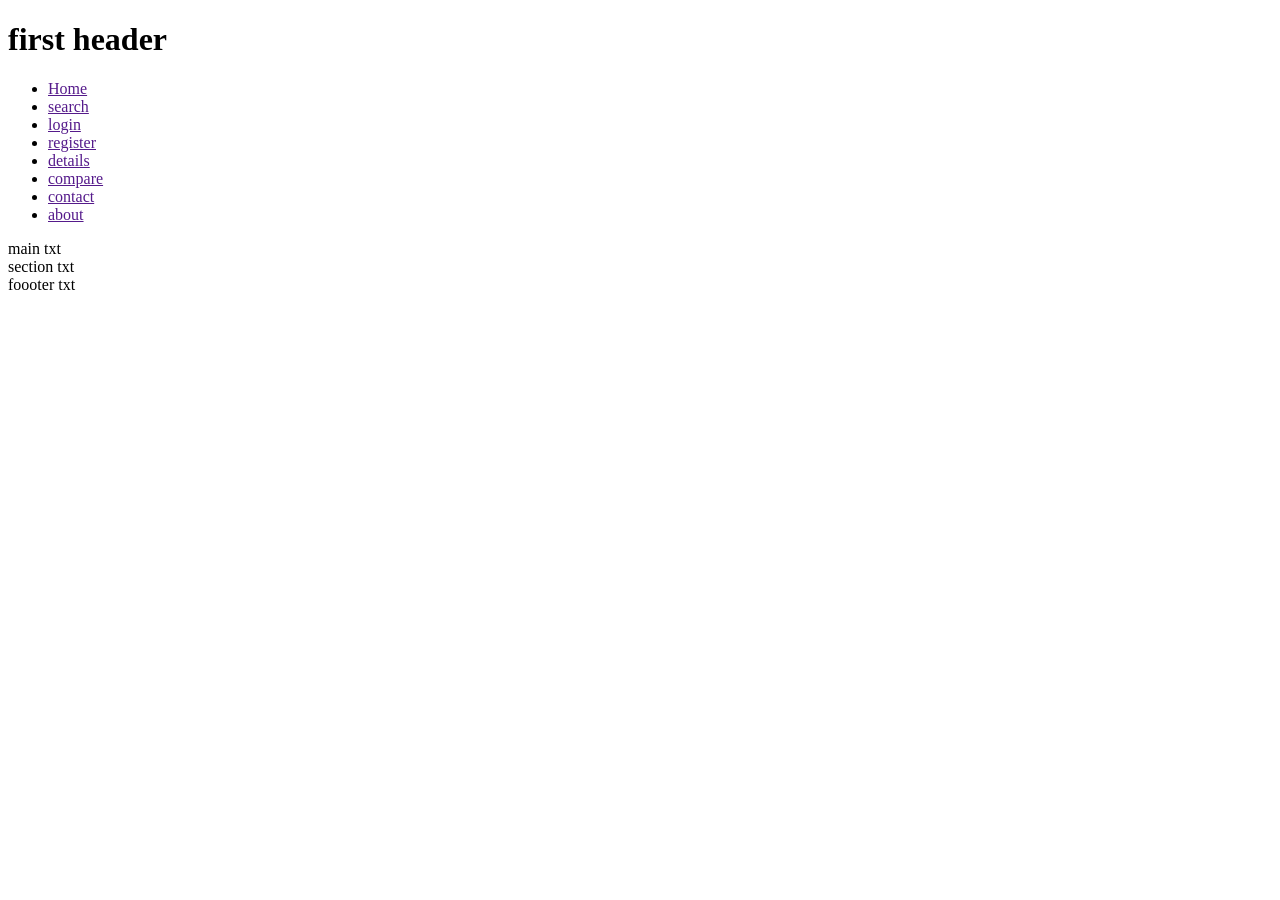
==== index.html @ 33452d5c "Add files via upload" ====
<!doctype html>
<html lang="en">
  <head>
    <meta charset="UTF-8" />
    <meta name="viewport" content="width=device-width, initial-scale=1.0" />
    <title>topic</title>
  </head>
  <body>
    <header>
      <h1>first header</h1>
    </header>
    <nav>
      <ul>
        <li><a href="">Home</a></li>
        <li><a href="">search</a></li>
        <li><a href="">login</a></li>
        <li><a href="">register</a></li>
        <li><a href="">details</a></li>
        <li><a href="">compare</a></li>
        <li><a href="">contact</a></li>
        <li><a href="">about</a></li>
      </ul>
    </nav>
    <main>main txt</main>
    <section>section txt</section>
    <footer>foooter txt</footer>
  </body>
</html>
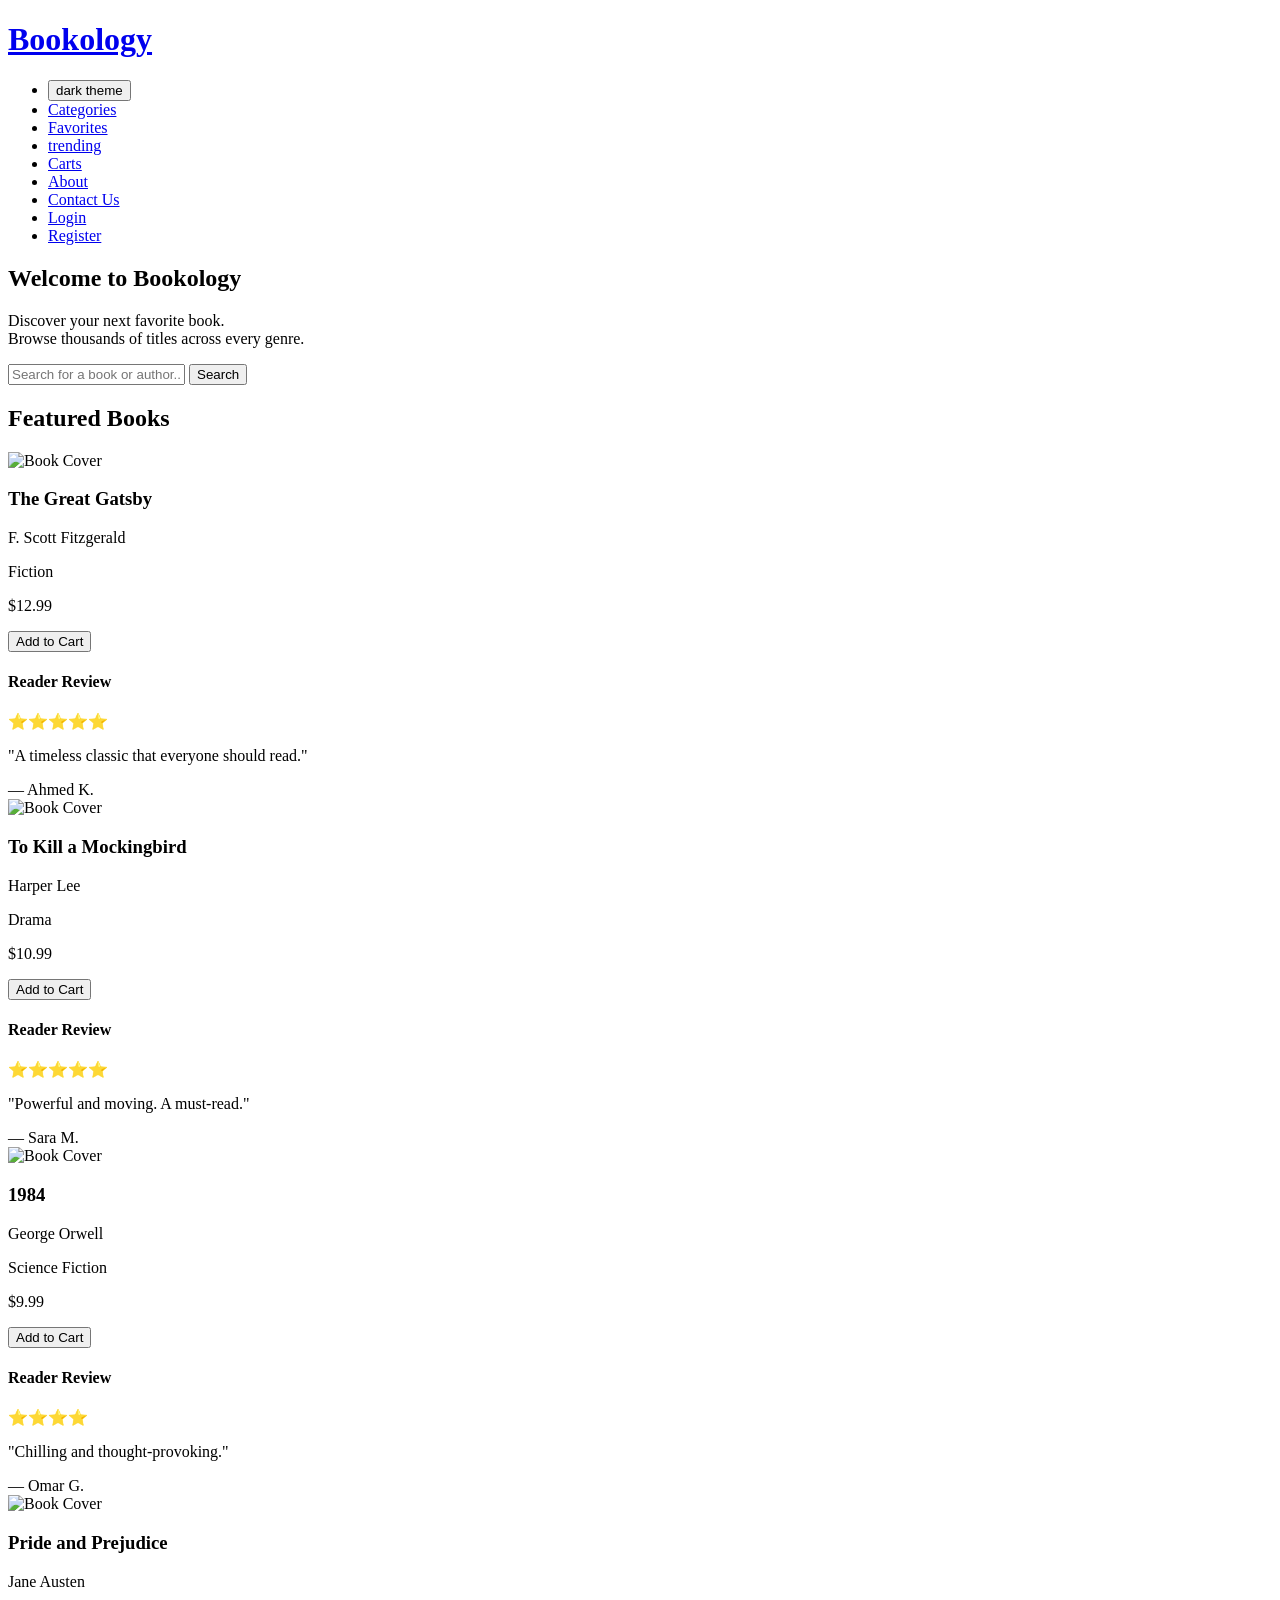
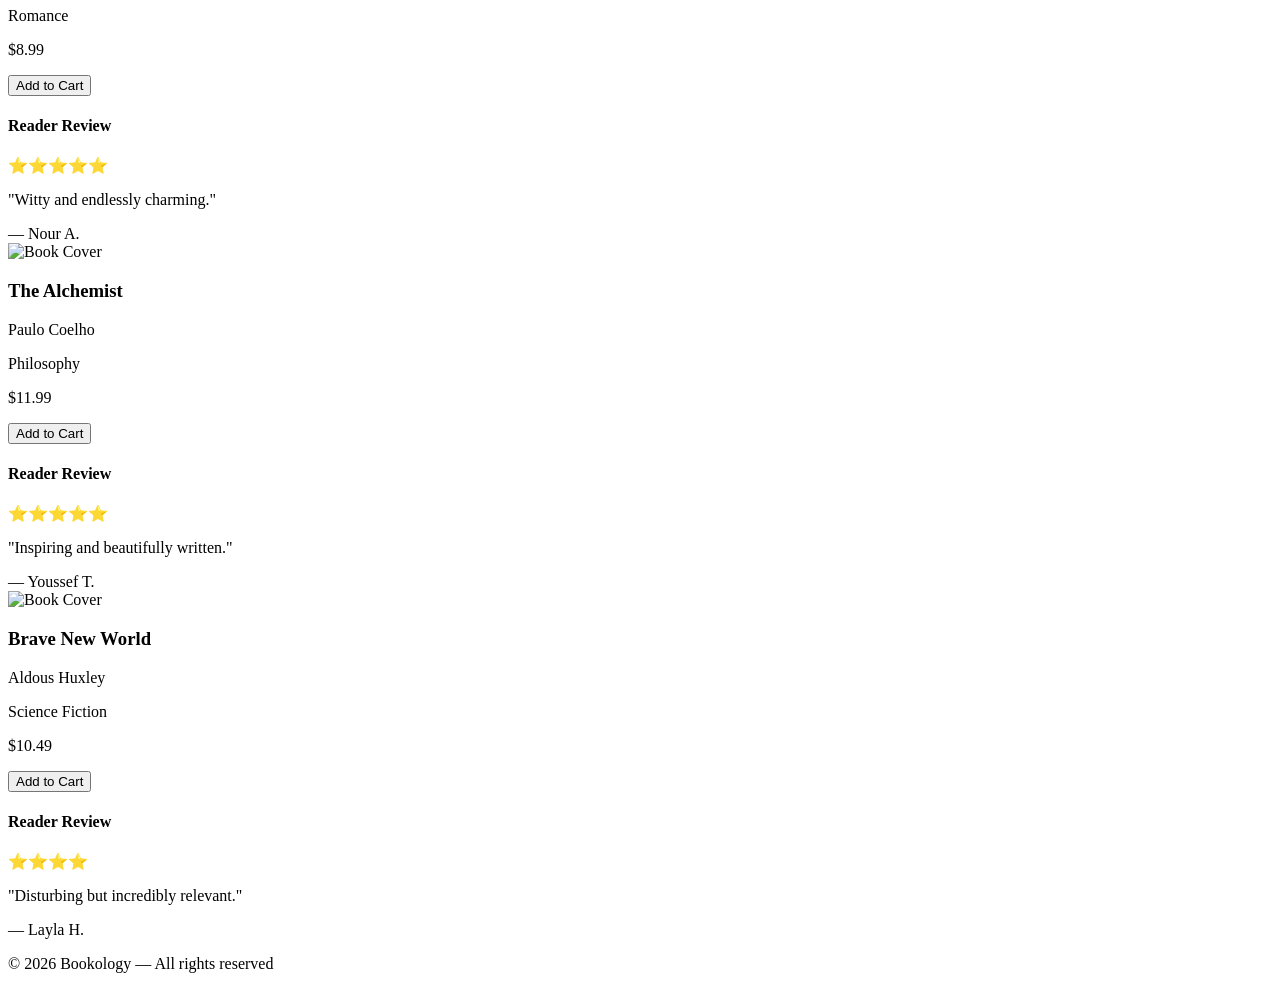
==== commit 0704f60b: "Add files via upload" ====
--- a/index.html
+++ b/index.html
@@ -1,28 +1,162 @@
 <!doctype html>
 <html lang="en">
-  <head>
+
+<head>
     <meta charset="UTF-8" />
     <meta name="viewport" content="width=device-width, initial-scale=1.0" />
-    <title>topic</title>
-  </head>
-  <body>
-    <header>
-      <h1>first header</h1>
-    </header>
-    <nav>
-      <ul>
-        <li><a href="">Home</a></li>
-        <li><a href="">search</a></li>
-        <li><a href="">login</a></li>
-        <li><a href="">register</a></li>
-        <li><a href="">details</a></li>
-        <li><a href="">compare</a></li>
-        <li><a href="">contact</a></li>
-        <li><a href="">about</a></li>
-      </ul>
-    </nav>
-    <main>main txt</main>
-    <section>section txt</section>
-    <footer>foooter txt</footer>
-  </body>
-</html>
+    <link rel="stylesheet" href="css/whitetheme.css" />
+    <title>BookStore</title>
+</head>
+
+<body>
+    <!-- ── HEADER & NAV ── -->
+    <div class="header">
+        <header>
+            <a href="index.html">
+                <h1>Bookology</h1>
+            </a>
+        </header>
+        <nav>
+            <ul>
+                <li><input class="themebutton" type="button" value="dark theme"></li>
+
+                <li><a href="categories.html">Categories</a></li>
+                <li><a href="favorites.html">Favorites</a></li>
+                <li><a href="trending.html">trending</a></li>
+                <li><a href="cart.html">Carts</a></li>
+                <li><a href="about.html">About</a></li>
+                <li><a href="contact.html">Contact Us</a></li>
+                <li><a href="login.html">Login</a></li>
+                <li><a href="register.html">Register</a></li>
+            </ul>
+        </nav>
+    </div>
+    <!-- ── HERO SECTION ── -->
+    <main>
+        <section class="hero">
+            <h2>Welcome to Bookology</h2>
+            <p>Discover your next favorite book. <br> Browse thousands of titles across every genre.</p>
+
+
+            <div class="searchbar">
+                <input type="text" id="searchInput" placeholder="Search for a book or author..." />
+                <button id="searchBtn">Search</button>
+            </div>
+        </section>
+
+
+
+        <!-- ── FEATURED BOOKS ── -->
+        <section class="books-section">
+            <h2>Featured Books</h2>
+            <div class="books-grid" id="booksContainer">
+                <!-- Book Card 1 -->
+                <div class="book-card">
+                    <img src="books/book1/The Great Gatsby.jpg" alt="Book Cover" />
+                    <h3>The Great Gatsby</h3>
+                    <p class="author">F. Scott Fitzgerald</p>
+                    <p class="genre">Fiction</p>
+                    <p class="price">$12.99</p>
+                    <button class="btn-add">Add to Cart</button>
+                    <div class="review">
+                        <h4>Reader Review</h4>
+                        <p>⭐⭐⭐⭐⭐</p>
+                        <p>"A timeless classic that everyone should read."</p>
+                        <span>— Ahmed K.</span>
+                    </div>
+                </div>
+
+                <!-- Book Card 2 -->
+                <div class="book-card">
+                    <img src="books/book2/To Kill a Mockingbird.jpg" alt="Book Cover" />
+                    <h3>To Kill a Mockingbird</h3>
+                    <p class="author">Harper Lee</p>
+                    <p class="genre">Drama</p>
+                    <p class="price">$10.99</p>
+                    <button class="btn-add">Add to Cart</button>
+                    <div class="review">
+                        <h4>Reader Review</h4>
+                        <p>⭐⭐⭐⭐⭐</p>
+                        <p>"Powerful and moving. A must-read."</p>
+                        <span>— Sara M.</span>
+                    </div>
+                </div>
+
+                <!-- Book Card 3 -->
+                <div class="book-card">
+                    <img src="books/book3/1984.jpg" alt="Book Cover" />
+                    <h3>1984</h3>
+                    <p class="author">George Orwell</p>
+                    <p class="genre">Science Fiction</p>
+                    <p class="price">$9.99</p>
+                    <button class="btn-add">Add to Cart</button>
+                    <div class="review">
+                        <h4>Reader Review</h4>
+                        <p>⭐⭐⭐⭐</p>
+                        <p>"Chilling and thought-provoking."</p>
+                        <span>— Omar G.</span>
+                    </div>
+                </div>
+
+                <!-- Book Card 4 -->
+                <div class="book-card">
+                    <img src="books/book4/Pride and Prejudice.jpg" alt="Book Cover" />
+                    <h3>Pride and Prejudice</h3>
+                    <p class="author">Jane Austen</p>
+                    <p class="genre">Romance</p>
+                    <p class="price">$8.99</p>
+                    <button class="btn-add">Add to Cart</button>
+                    <div class="review">
+                        <h4>Reader Review</h4>
+                        <p>⭐⭐⭐⭐⭐</p>
+                        <p>"Witty and endlessly charming."</p>
+                        <span>— Nour A.</span>
+                    </div>
+                </div>
+
+                <!-- Book Card 5 -->
+                <div class="book-card">
+                    <img src="books/book5/The Alchemist.jpg" alt="Book Cover" />
+                    <h3>The Alchemist</h3>
+                    <p class="author">Paulo Coelho</p>
+                    <p class="genre">Philosophy</p>
+                    <p class="price">$11.99</p>
+                    <button class="btn-add">Add to Cart</button>
+                    <div class="review">
+                        <h4>Reader Review</h4>
+                        <p>⭐⭐⭐⭐⭐</p>
+                        <p>"Inspiring and beautifully written."</p>
+                        <span>— Youssef T.</span>
+                    </div>
+                </div>
+
+                <!-- Book Card 6 -->
+                <div class="book-card">
+                    <img src="books/book6/Brave New World.jpg" alt="Book Cover" />
+                    <h3>Brave New World</h3>
+                    <p class="author">Aldous Huxley</p>
+                    <p class="genre">Science Fiction</p>
+                    <p class="price">$10.49</p>
+                    <button class="btn-add">Add to Cart</button>
+                    <div class="review">
+                        <h4>Reader Review</h4>
+                        <p>⭐⭐⭐⭐</p>
+                        <p>"Disturbing but incredibly relevant."</p>
+                        <span>— Layla H.</span>
+                    </div>
+                </div>
+
+            </div><!-- end books-grid -->
+        </section>
+
+    </main>
+
+    <!-- ── FOOTER ── -->
+    <div class="footer">
+        <footer>
+            <p>© 2026 Bookology — All rights reserved</p>
+        </footer>
+    </div>
+</body>
+
+</html>
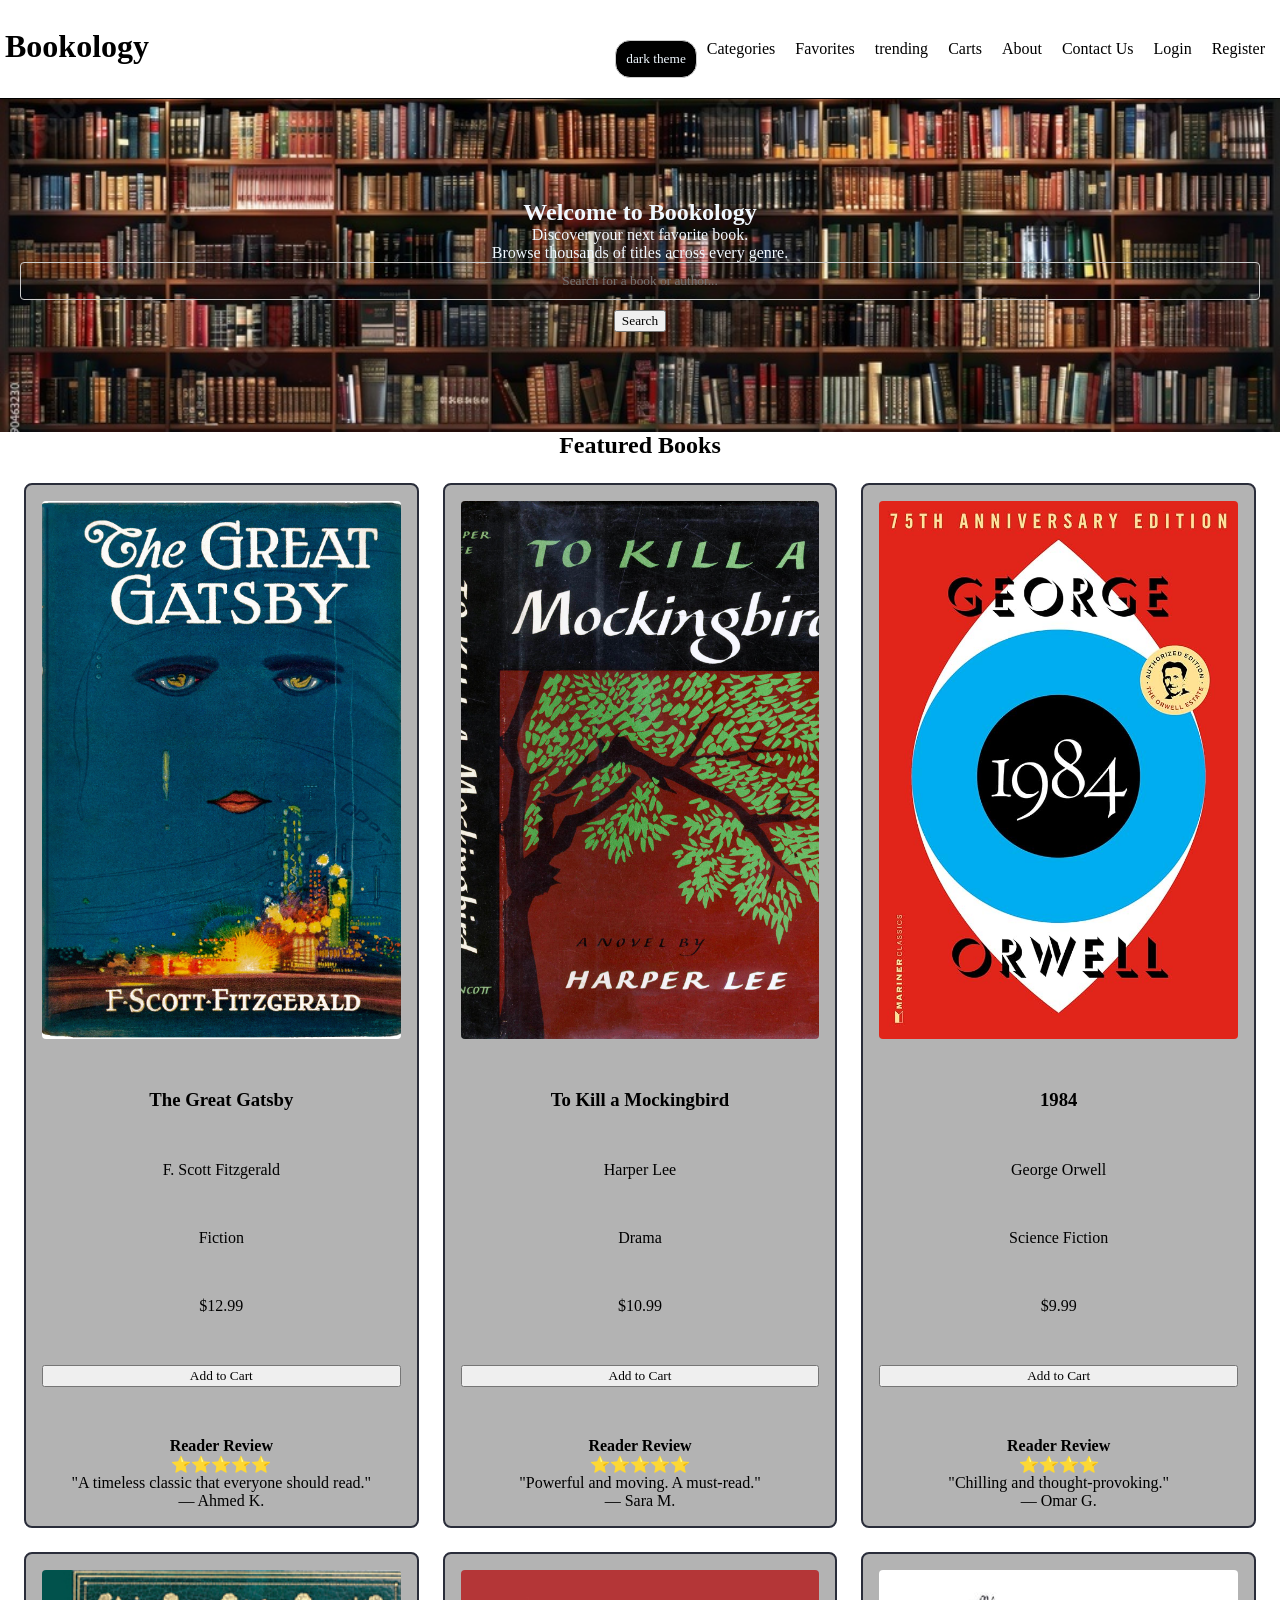
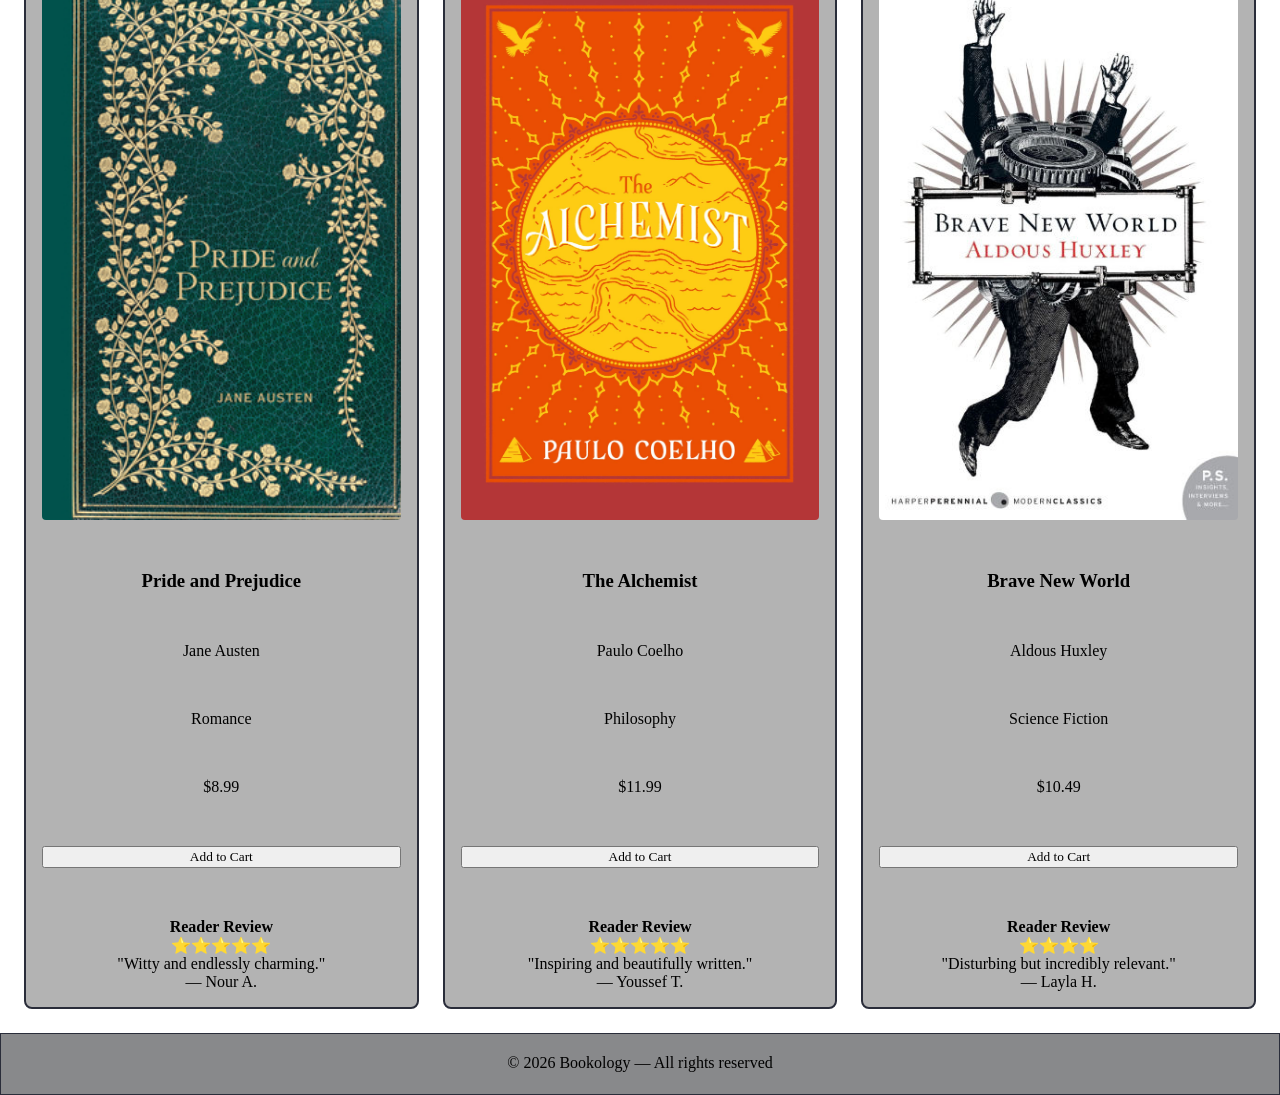
==== commit 07007531: "Add files via upload" ====
--- a/index.html
+++ b/index.html
@@ -19,7 +19,6 @@
         <nav>
             <ul>
                 <li><input class="themebutton" type="button" value="dark theme"></li>
-
                 <li><a href="categories.html">Categories</a></li>
                 <li><a href="favorites.html">Favorites</a></li>
                 <li><a href="trending.html">trending</a></li>
@@ -156,6 +155,7 @@
         <footer>
             <p>© 2026 Bookology — All rights reserved</p>
         </footer>
+        <script src="script.js"></script>
     </div>
 </body>
 
--- a/css/whitetheme.css
+++ b/css/whitetheme.css
@@ -0,0 +1,272 @@
+* {
+  font-family: cursive;
+  margin: 0px;
+  text-align: center;
+}
+* a {
+  text-decoration: none;
+  color: rgb(0, 0, 0);
+}
+.header {
+  color: rgb(0, 13, 24);
+  background-color: rgb(255, 255, 255);
+  padding: 10px 5px 10px 5px;
+  position: sticky;
+  top: 0;
+  z-index: 1000;
+  display: flex;
+  justify-content: space-between;
+  border-bottom: 1px double black;
+}
+.header ul {
+  display: flex;
+  list-style-type: none;
+  padding-top: 30px;
+}
+.header a {
+  padding: 10px;
+}
+.header a:hover {
+  color: red;
+}
+.hero {
+  background-image: url("../img/hero-bg.jpg");
+  background-size: cover;
+  padding: 100px 20px;
+  text-align: center;
+  color: aliceblue;
+}
+.themebutton {
+  background-color: black;
+  color: aliceblue;
+  border-radius: 15px;
+    
+}
+.books-grid {
+  display: grid;
+  grid-template-columns: repeat(3, 1fr);
+
+  gap: 24px;
+  padding: 24px;
+}
+.book-card {
+  background-color: #b3b3b3;
+  border-radius: 8px;
+  padding: 16px;
+  border: 2px solid #2a2d3a;
+  display: flex;
+  flex-direction: column;
+  gap: 50px;
+}
+.book-card img {
+  width: 100%;
+  height: 100%;
+  object-fit: cover;
+  border-radius: 4px;
+}
+.contact {
+  display: flex;
+  justify-content: center;
+}
+.contactform {
+  height: 780px;
+  width: 600px;
+  background-color: #2a2d3a;
+  padding: 15px;
+  border-radius: 20px;
+}
+.contactdetails {
+  height: 750px;
+  width: 600px;
+  background-color: #6671a1;
+  padding: 15px;
+  border-radius: 20px;
+  border-style: double;
+  border-width: 15px;
+}
+.form {
+  align-items: center;
+}
+.form input {
+  border-radius: 15px;
+  margin: 10px;
+  height: 60px;
+  width: 60%;
+}
+textarea {
+  height: 400px;
+  width: 600px;
+  border-radius: 15px;
+}
+
+
+
+
+
+
+.bookstore-wrap {
+  display: flex;
+  height: 100vh;
+  overflow: hidden;
+
+}
+.main {
+  flex: 1;
+  padding: 0 32px 40px;
+  scrollbar-width: thin;
+  scrollbar-color: #2a2520 transparent;
+}
+.page-title {
+  font-family: 'Playfair Display', serif;
+  font-size: 52px;
+  font-weight: 700;
+  color: #5090b8;
+  margin-bottom: 32px;
+  line-height: 1.1;
+}
+.section-label {
+  font-size: 15px;
+  font-weight: 600;
+  color: #0d66ff;
+  margin-bottom: 14px;
+}
+
+.categories-grid {
+  display: grid;
+  grid-template-columns: repeat(4, 1fr);
+  gap: 10px;
+  margin-bottom: 10px;
+}
+.fiction-grid {
+  margin-bottom: 28px;
+}
+
+.cat-card {
+  border-radius: 10px;
+  padding: 18px 16px;
+  height: 100px;
+  display: flex;
+  align-items: flex-end;
+  cursor: pointer;
+  position: relative;
+}
+
+.cover-art {
+  position: absolute;
+  right: -6px;
+  bottom: -8px;
+  width: 72px;
+  height: 72px;
+  display: flex;
+  align-items: center;
+  justify-content: center;
+  font-size: 30px;
+}
+
+.cat-name {
+  font-weight: 600;
+  font-size: 15px;
+  line-height: 1.2;
+  position: relative;
+  color: #ffffff;
+}
+
+.c1  { background: #7b3a8c; }  
+.c2  { background: #8b4513; }  
+.c3  { background: #1a6b3a; }  
+.c4  { background: #2952a3; }  
+.c5  { background: #b5451b; }  
+.c6  { background: #5c4a8a; }  
+.c7  { background: #1a7a7a; }  
+.c8  { background: #8a6200; }  
+.c9  { background: #6b2737; }  
+.c10 { background: #2e6b4f; }   
+.c11 { background: #3d5a8a; }   
+.c12 { background: #7a4a1a; }   
+.c13 { background: #8a3060; }   
+.c14 { background: #9a4e1a; }  
+.c15 { background: #2e7a5a; }   /* Health & Wellness — sage */
+.c16 { background: #1e5a8a; }   /* Travel — ocean blue */
+
+
+
+
+
+
+
+
+
+
+
+#themeBtn {
+    margin-bottom: 20px;
+    padding: 10px 20px;
+    cursor: pointer;
+    border: 1px solid var(--text);
+    background: transparent;
+    color: var(--text);
+    border-radius: 5px;
+    
+}
+
+.cart-container {
+    background: var(--card-bg);
+    padding: 30px;
+    border-radius: 8px;
+    width: 320px;
+    box-shadow: 0 10px 25px rgba(0,0,0,0.1);
+    margin-left: 40%;
+
+
+}
+
+.items-list h3 { margin-top: 0; border-bottom: 2px solid var(--accent); padding-bottom: 5px; }
+
+.book { display: flex; justify-content: space-between; margin: 10px 0; font-size: 14px; }
+
+.total { text-align: right; font-weight: bold; margin-top: 10px; color: var(--accent); }
+
+hr { margin: 20px 0; border: 0; border-top: 1px solid #ddd; }
+
+input {
+    width: 100%;
+    padding: 10px;
+    margin-bottom: 10px;
+    border: 1px solid #ccc;
+    background: var(--input-bg);
+    color: var(--text);
+    border-radius: 4px;
+    box-sizing: border-box;
+}
+
+.row { display: flex; gap: 10px; }
+
+.pay-btn {
+    width: 100%;
+    padding: 12px;
+    background: var(--accent);
+    color: white;
+    border: none;
+    border-radius: 4px;
+    cursor: pointer;
+    font-weight: bold;
+    font-size: 16px;
+}
+
+
+
+
+
+
+
+
+
+.footer {
+  background-color: #88898b;
+  height: 20px;
+  padding: 20px;
+  border: #2a2d3a;
+  border: 1px solid #2a2d3a;
+  position: relative;
+  bottom: 0px;
+}
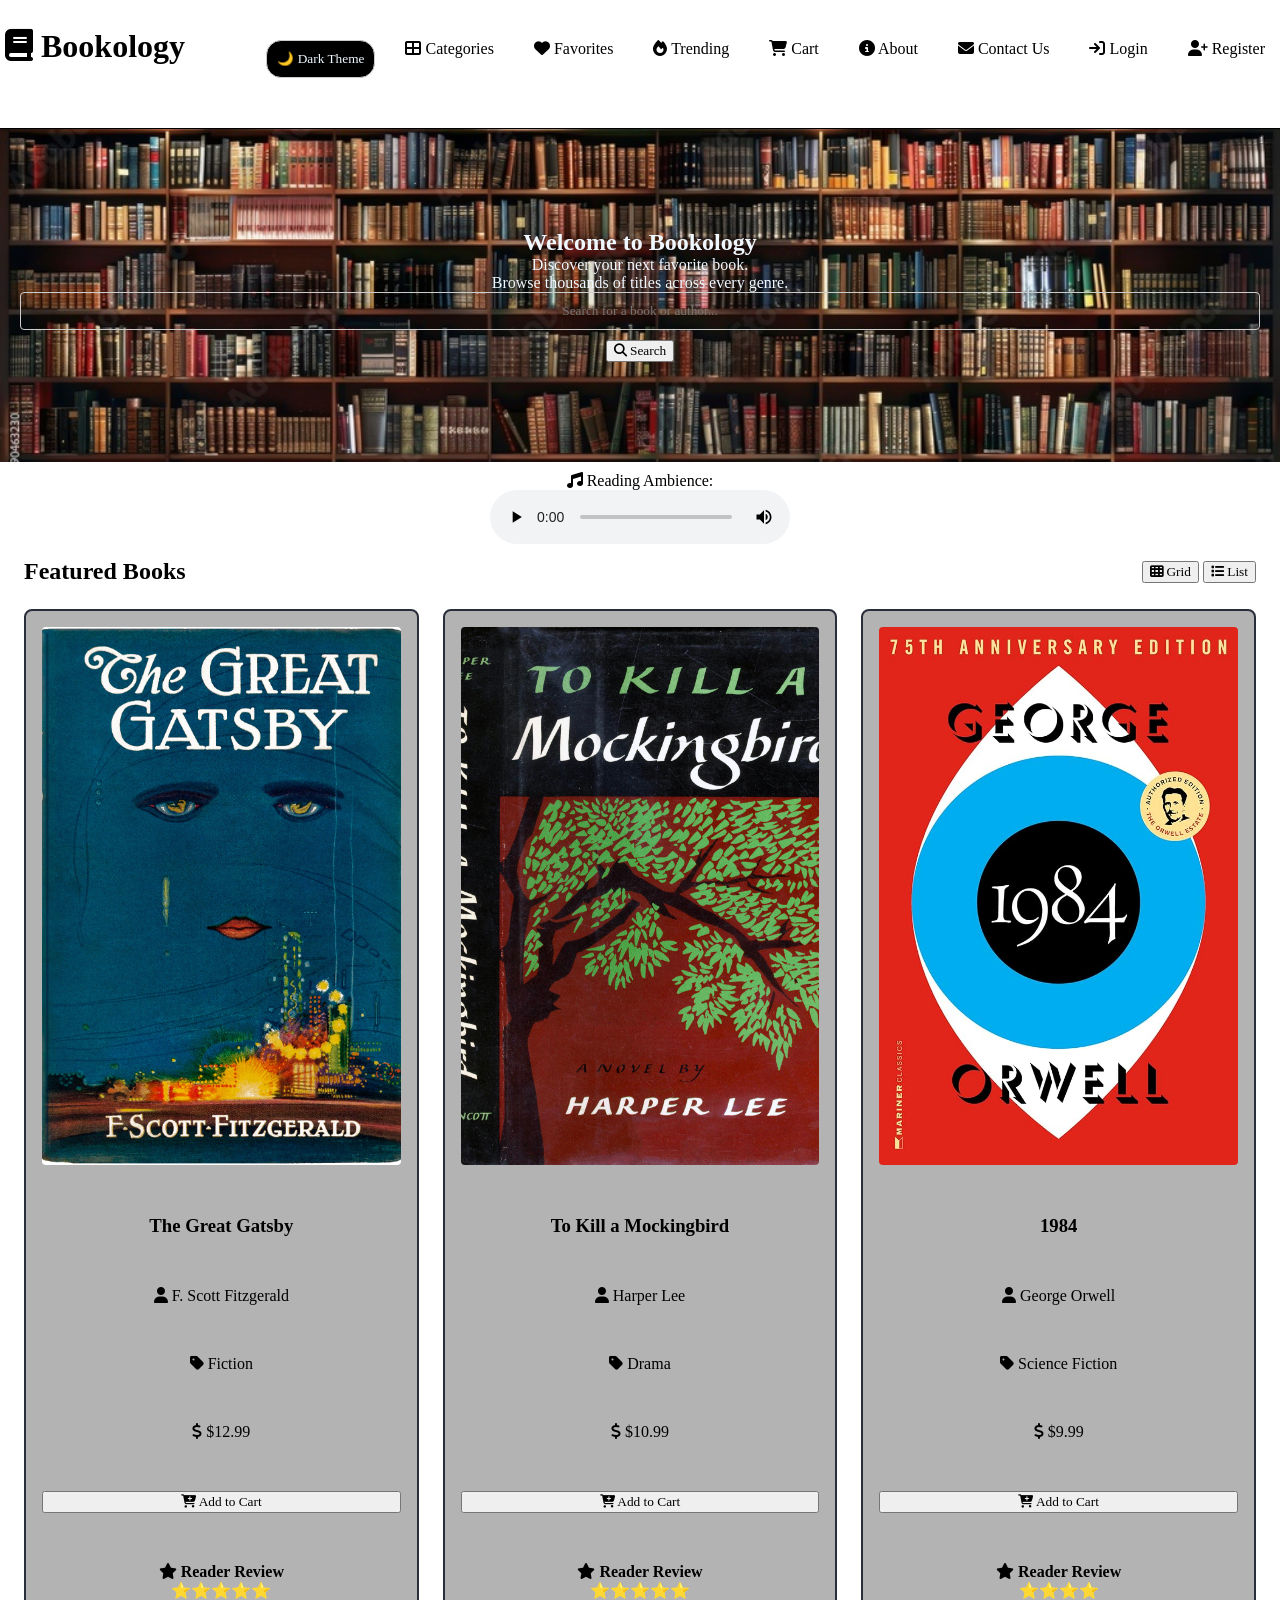
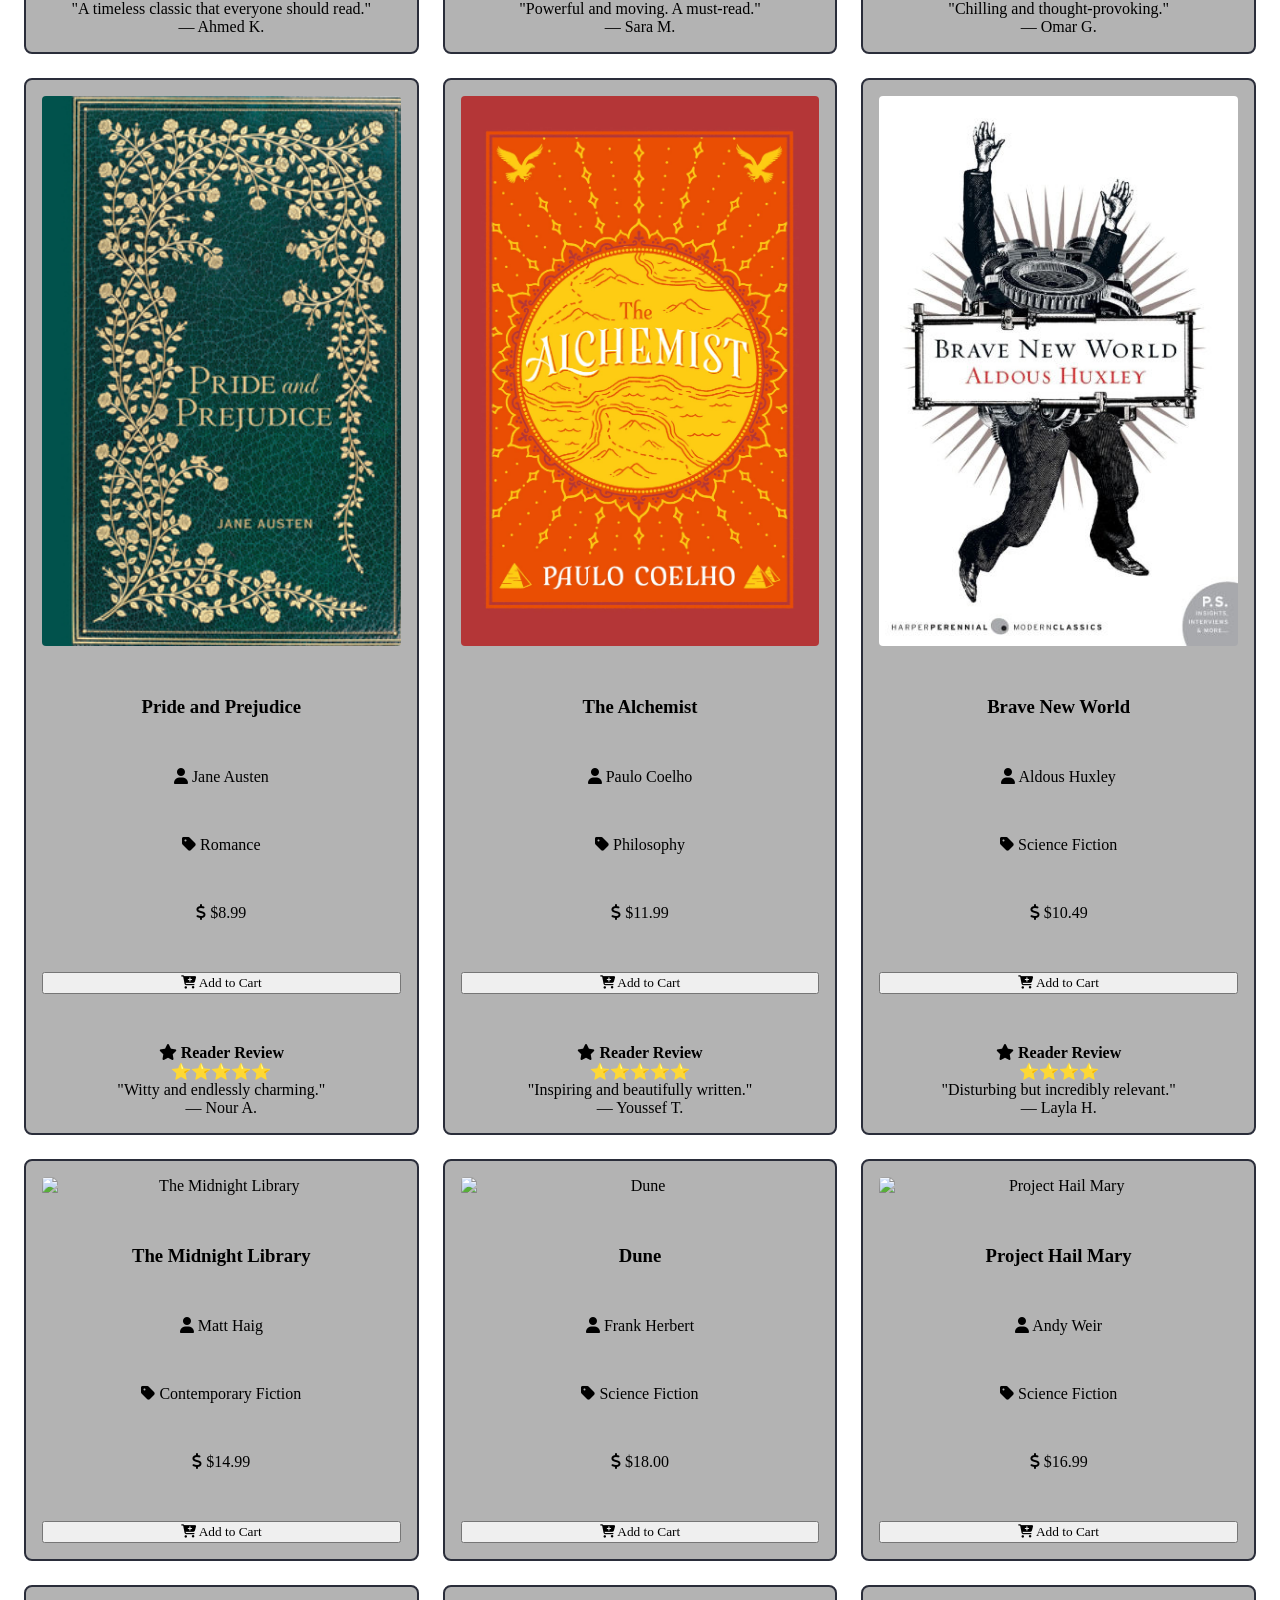
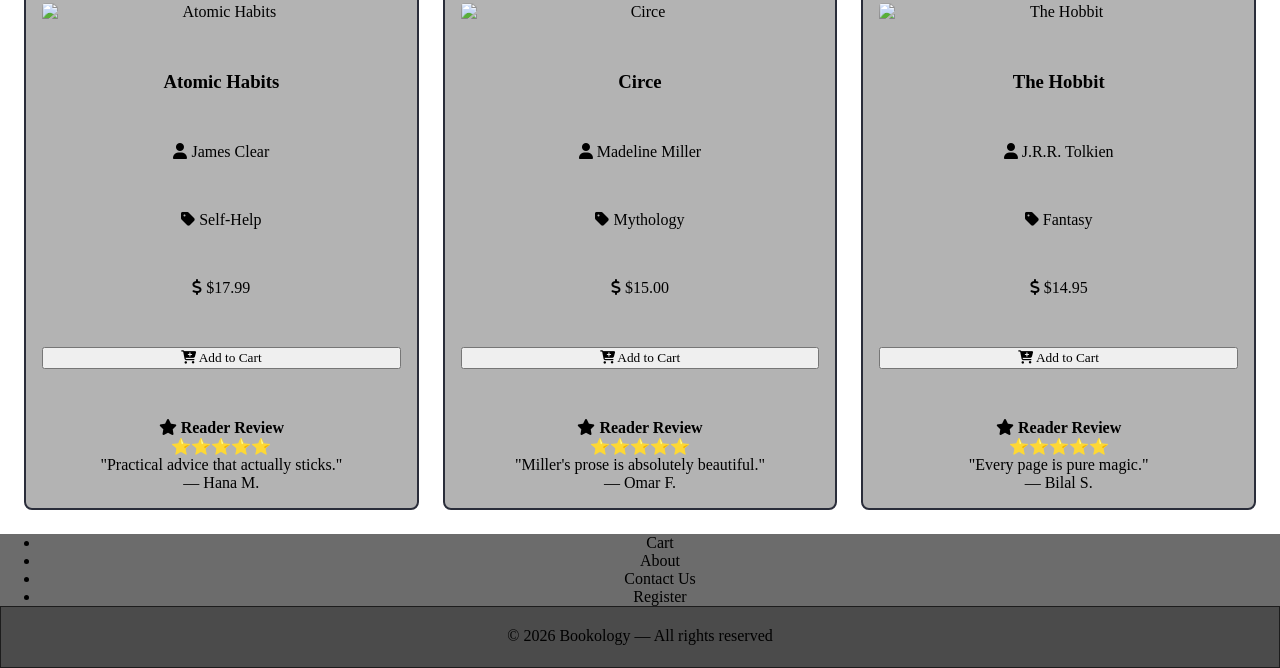
==== commit 6014b329: "Add files via upload" ====
--- a/index.html
+++ b/index.html
@@ -1,162 +1,249 @@
-<!doctype html>
-<html lang="en">
-
-<head>
-    <meta charset="UTF-8" />
-    <meta name="viewport" content="width=device-width, initial-scale=1.0" />
-    <link rel="stylesheet" href="css/whitetheme.css" />
-    <title>BookStore</title>
-</head>
-
-<body>
-    <!-- ── HEADER & NAV ── -->
-    <div class="header">
-        <header>
-            <a href="index.html">
-                <h1>Bookology</h1>
-            </a>
-        </header>
-        <nav>
-            <ul>
-                <li><input class="themebutton" type="button" value="dark theme"></li>
-                <li><a href="categories.html">Categories</a></li>
-                <li><a href="favorites.html">Favorites</a></li>
-                <li><a href="trending.html">trending</a></li>
-                <li><a href="cart.html">Carts</a></li>
-                <li><a href="about.html">About</a></li>
-                <li><a href="contact.html">Contact Us</a></li>
-                <li><a href="login.html">Login</a></li>
-                <li><a href="register.html">Register</a></li>
-            </ul>
-        </nav>
-    </div>
-    <!-- ── HERO SECTION ── -->
-    <main>
-        <section class="hero">
-            <h2>Welcome to Bookology</h2>
-            <p>Discover your next favorite book. <br> Browse thousands of titles across every genre.</p>
-
-
-            <div class="searchbar">
-                <input type="text" id="searchInput" placeholder="Search for a book or author..." />
-                <button id="searchBtn">Search</button>
-            </div>
-        </section>
-
-
-
-        <!-- ── FEATURED BOOKS ── -->
-        <section class="books-section">
-            <h2>Featured Books</h2>
-            <div class="books-grid" id="booksContainer">
-                <!-- Book Card 1 -->
-                <div class="book-card">
-                    <img src="books/book1/The Great Gatsby.jpg" alt="Book Cover" />
-                    <h3>The Great Gatsby</h3>
-                    <p class="author">F. Scott Fitzgerald</p>
-                    <p class="genre">Fiction</p>
-                    <p class="price">$12.99</p>
-                    <button class="btn-add">Add to Cart</button>
-                    <div class="review">
-                        <h4>Reader Review</h4>
-                        <p>⭐⭐⭐⭐⭐</p>
-                        <p>"A timeless classic that everyone should read."</p>
-                        <span>— Ahmed K.</span>
-                    </div>
-                </div>
-
-                <!-- Book Card 2 -->
-                <div class="book-card">
-                    <img src="books/book2/To Kill a Mockingbird.jpg" alt="Book Cover" />
-                    <h3>To Kill a Mockingbird</h3>
-                    <p class="author">Harper Lee</p>
-                    <p class="genre">Drama</p>
-                    <p class="price">$10.99</p>
-                    <button class="btn-add">Add to Cart</button>
-                    <div class="review">
-                        <h4>Reader Review</h4>
-                        <p>⭐⭐⭐⭐⭐</p>
-                        <p>"Powerful and moving. A must-read."</p>
-                        <span>— Sara M.</span>
-                    </div>
-                </div>
-
-                <!-- Book Card 3 -->
-                <div class="book-card">
-                    <img src="books/book3/1984.jpg" alt="Book Cover" />
-                    <h3>1984</h3>
-                    <p class="author">George Orwell</p>
-                    <p class="genre">Science Fiction</p>
-                    <p class="price">$9.99</p>
-                    <button class="btn-add">Add to Cart</button>
-                    <div class="review">
-                        <h4>Reader Review</h4>
-                        <p>⭐⭐⭐⭐</p>
-                        <p>"Chilling and thought-provoking."</p>
-                        <span>— Omar G.</span>
-                    </div>
-                </div>
-
-                <!-- Book Card 4 -->
-                <div class="book-card">
-                    <img src="books/book4/Pride and Prejudice.jpg" alt="Book Cover" />
-                    <h3>Pride and Prejudice</h3>
-                    <p class="author">Jane Austen</p>
-                    <p class="genre">Romance</p>
-                    <p class="price">$8.99</p>
-                    <button class="btn-add">Add to Cart</button>
-                    <div class="review">
-                        <h4>Reader Review</h4>
-                        <p>⭐⭐⭐⭐⭐</p>
-                        <p>"Witty and endlessly charming."</p>
-                        <span>— Nour A.</span>
-                    </div>
-                </div>
-
-                <!-- Book Card 5 -->
-                <div class="book-card">
-                    <img src="books/book5/The Alchemist.jpg" alt="Book Cover" />
-                    <h3>The Alchemist</h3>
-                    <p class="author">Paulo Coelho</p>
-                    <p class="genre">Philosophy</p>
-                    <p class="price">$11.99</p>
-                    <button class="btn-add">Add to Cart</button>
-                    <div class="review">
-                        <h4>Reader Review</h4>
-                        <p>⭐⭐⭐⭐⭐</p>
-                        <p>"Inspiring and beautifully written."</p>
-                        <span>— Youssef T.</span>
-                    </div>
-                </div>
-
-                <!-- Book Card 6 -->
-                <div class="book-card">
-                    <img src="books/book6/Brave New World.jpg" alt="Book Cover" />
-                    <h3>Brave New World</h3>
-                    <p class="author">Aldous Huxley</p>
-                    <p class="genre">Science Fiction</p>
-                    <p class="price">$10.49</p>
-                    <button class="btn-add">Add to Cart</button>
-                    <div class="review">
-                        <h4>Reader Review</h4>
-                        <p>⭐⭐⭐⭐</p>
-                        <p>"Disturbing but incredibly relevant."</p>
-                        <span>— Layla H.</span>
-                    </div>
-                </div>
-
-            </div><!-- end books-grid -->
-        </section>
-
-    </main>
-
-    <!-- ── FOOTER ── -->
-    <div class="footer">
-        <footer>
-            <p>© 2026 Bookology — All rights reserved</p>
-        </footer>
-        <script src="script.js"></script>
-    </div>
-</body>
-
-</html>+<!doctype html>
+<html lang="en">
+<head>
+    <meta charset="UTF-8" />
+    <meta name="viewport" content="width=device-width, initial-scale=1.0" />
+    <link rel="stylesheet" href="css/whitetheme.css" />
+    <!-- Font Awesome for icons -->
+    <link rel="stylesheet" href="https://cdnjs.cloudflare.com/ajax/libs/font-awesome/6.5.0/css/all.min.css" />
+    <title>Bookology</title>
+</head>
+<body>
+    <!-- HEADER & NAV -->
+    <div class="header">
+        <header>
+            <a href="index.html"><h1><i class="fa fa-book"></i> Bookology</h1></a>
+        </header>
+        <nav>
+            <ul>
+                <li><input class="themebutton" type="button" value="🌙 Dark Theme"></li>
+                <li><a href="categories.html"><i class="fa fa-th-large"></i> Categories</a></li>
+                <li><a href="favorites.html"><i class="fa fa-heart"></i> Favorites</a></li>
+                <li><a href="trending.html"><i class="fa fa-fire"></i> Trending</a></li>
+                <li><a href="cart.html"><i class="fa fa-shopping-cart"></i> Cart</a></li>
+                <li><a href="about.html"><i class="fa fa-info-circle"></i> About</a></li>
+                <li><a href="contact.html"><i class="fa fa-envelope"></i> Contact Us</a></li>
+                <li><a href="login.html"><i class="fa fa-sign-in"></i> Login</a></li>
+                <li><a href="register.html"><i class="fa fa-user-plus"></i> Register</a></li>
+            </ul>
+        </nav>
+    </div>
+
+    <!-- HERO SECTION -->
+    <main>
+        <section class="hero">
+            <h2>Welcome to Bookology</h2>
+            <p>Discover your next favorite book. <br> Browse thousands of titles across every genre.</p>
+            <div class="searchbar">
+                <input type="text" id="searchInput" placeholder="Search for a book or author..." />
+                <button id="searchBtn"><i class="fa fa-search"></i> Search</button>
+            </div>
+        </section>
+
+        <!-- AUDIO PLAYER - required feature -->
+        <section style="text-align:center; padding: 10px;">
+            <p><i class="fa fa-music"></i> Reading Ambience:</p>
+            <audio controls>
+                <source src="audio/ambience.mp3" type="audio/mpeg">
+                Your browser does not support the audio element.
+            </audio>
+        </section>
+
+        <!-- VIEW TOGGLE - List/Grid required feature -->
+        <section class="books-section">
+            <div style="display:flex; justify-content:space-between; align-items:center; padding: 0 24px;">
+                <h2>Featured Books</h2>
+                <div>
+                    <button id="gridViewBtn" title="Grid View"><i class="fa fa-th"></i> Grid</button>
+                    <button id="listViewBtn" title="List View"><i class="fa fa-list"></i> List</button>
+                </div>
+            </div>
+
+            <div class="books-grid" id="booksContainer">
+                <!-- Book Card 1 -->
+                <div class="book-card">
+                    <img src="books/book1/The-Great-Gatsby.jpg" alt="The Great Gatsby" />
+                    <h3>The Great Gatsby</h3>
+                    <p class="author"><i class="fa fa-user"></i> F. Scott Fitzgerald</p>
+                    <p class="genre"><i class="fa fa-tag"></i> Fiction</p>
+                    <p class="price"><i class="fa fa-dollar-sign"></i> $12.99</p>
+                    <button class="btn-add"><i class="fa fa-cart-plus"></i> Add to Cart</button>
+                    <div class="review">
+                        <h4><i class="fa fa-star"></i> Reader Review</h4>
+                        <p>⭐⭐⭐⭐⭐</p>
+                        <p>"A timeless classic that everyone should read."</p>
+                        <span>— Ahmed K.</span>
+                    </div>
+                </div>
+                <!-- Book Card 2 -->
+                <div class="book-card">
+                    <img src="books/book2/To-Kill-a-Mockingbird.jpg" alt="To Kill a Mockingbird" />
+                    <h3>To Kill a Mockingbird</h3>
+                    <p class="author"><i class="fa fa-user"></i> Harper Lee</p>
+                    <p class="genre"><i class="fa fa-tag"></i> Drama</p>
+                    <p class="price"><i class="fa fa-dollar-sign"></i> $10.99</p>
+                    <button class="btn-add"><i class="fa fa-cart-plus"></i> Add to Cart</button>
+                    <div class="review">
+                        <h4><i class="fa fa-star"></i> Reader Review</h4>
+                        <p>⭐⭐⭐⭐⭐</p>
+                        <p>"Powerful and moving. A must-read."</p>
+                        <span>— Sara M.</span>
+                    </div>
+                </div>
+                <!-- Book Card 3 -->
+                <div class="book-card">
+                    <img src="books/book3/1984.jpg" alt="1984" />
+                    <h3>1984</h3>
+                    <p class="author"><i class="fa fa-user"></i> George Orwell</p>
+                    <p class="genre"><i class="fa fa-tag"></i> Science Fiction</p>
+                    <p class="price"><i class="fa fa-dollar-sign"></i> $9.99</p>
+                    <button class="btn-add"><i class="fa fa-cart-plus"></i> Add to Cart</button>
+                    <div class="review">
+                        <h4><i class="fa fa-star"></i> Reader Review</h4>
+                        <p>⭐⭐⭐⭐</p>
+                        <p>"Chilling and thought-provoking."</p>
+                        <span>— Omar G.</span>
+                    </div>
+                </div>
+                <!-- Book Card 4 -->
+                <div class="book-card">
+                    <img src="books/book4/Pride-and-Prejudice.jpg" alt="Pride and Prejudice" />
+                    <h3>Pride and Prejudice</h3>
+                    <p class="author"><i class="fa fa-user"></i> Jane Austen</p>
+                    <p class="genre"><i class="fa fa-tag"></i> Romance</p>
+                    <p class="price"><i class="fa fa-dollar-sign"></i> $8.99</p>
+                    <button class="btn-add"><i class="fa fa-cart-plus"></i> Add to Cart</button>
+                    <div class="review">
+                        <h4><i class="fa fa-star"></i> Reader Review</h4>
+                        <p>⭐⭐⭐⭐⭐</p>
+                        <p>"Witty and endlessly charming."</p>
+                        <span>— Nour A.</span>
+                    </div>
+                </div>
+                <!-- Book Card 5 -->
+                <div class="book-card">
+                    <img src="books/book5/The-Alchemist.jpg" alt="The Alchemist" />
+                    <h3>The Alchemist</h3>
+                    <p class="author"><i class="fa fa-user"></i> Paulo Coelho</p>
+                    <p class="genre"><i class="fa fa-tag"></i> Philosophy</p>
+                    <p class="price"><i class="fa fa-dollar-sign"></i> $11.99</p>
+                    <button class="btn-add"><i class="fa fa-cart-plus"></i> Add to Cart</button>
+                    <div class="review">
+                        <h4><i class="fa fa-star"></i> Reader Review</h4>
+                        <p>⭐⭐⭐⭐⭐</p>
+                        <p>"Inspiring and beautifully written."</p>
+                        <span>— Youssef T.</span>
+                    </div>
+                </div>
+                <!-- Book Card 6 -->
+                <div class="book-card">
+                    <img src="books/book6/Brave-New-World.jpg" alt="Brave New World" />
+                    <h3>Brave New World</h3>
+                    <p class="author"><i class="fa fa-user"></i> Aldous Huxley</p>
+                    <p class="genre"><i class="fa fa-tag"></i> Science Fiction</p>
+                    <p class="price"><i class="fa fa-dollar-sign"></i> $10.49</p>
+                    <button class="btn-add"><i class="fa fa-cart-plus"></i> Add to Cart</button>
+                    <div class="review">
+                        <h4><i class="fa fa-star"></i> Reader Review</h4>
+                        <p>⭐⭐⭐⭐</p>
+                        <p>"Disturbing but incredibly relevant."</p>
+                        <span>— Layla H.</span>
+                    </div>
+                </div>
+                <!-- Book Card 7 -->
+                <div class="book-card">
+                    <img src="https://images.unsplash.com/photo-1544947950-fa07a98d237f?q=80&w=400" alt="The Midnight Library" />
+                    <h3>The Midnight Library</h3>
+                    <p class="author"><i class="fa fa-user"></i> Matt Haig</p>
+                    <p class="genre"><i class="fa fa-tag"></i> Contemporary Fiction</p>
+                    <p class="price"><i class="fa fa-dollar-sign"></i> $14.99</p>
+                    <button class="btn-add"><i class="fa fa-cart-plus"></i> Add to Cart</button>
+                </div>
+                <!-- Book Card 8 -->
+                <div class="book-card">
+                    <img src="https://images.unsplash.com/photo-1589829085413-56de8ae18c73?q=80&w=400" alt="Dune" />
+                    <h3>Dune</h3>
+                    <p class="author"><i class="fa fa-user"></i> Frank Herbert</p>
+                    <p class="genre"><i class="fa fa-tag"></i> Science Fiction</p>
+                    <p class="price"><i class="fa fa-dollar-sign"></i> $18.00</p>
+                    <button class="btn-add"><i class="fa fa-cart-plus"></i> Add to Cart</button>
+                </div>
+                <!-- Book Card 9 -->
+                <div class="book-card">
+                    <img src="https://images.unsplash.com/photo-1629140727571-9b5c6f6267b4?q=80&w=400" alt="Project Hail Mary" />
+                    <h3>Project Hail Mary</h3>
+                    <p class="author"><i class="fa fa-user"></i> Andy Weir</p>
+                    <p class="genre"><i class="fa fa-tag"></i> Science Fiction</p>
+                    <p class="price"><i class="fa fa-dollar-sign"></i> $16.99</p>
+                    <button class="btn-add"><i class="fa fa-cart-plus"></i> Add to Cart</button>
+                </div>
+                <!-- Book Card 10 -->
+                <div class="book-card">
+                    <img src="https://images.unsplash.com/photo-1512820790803-83ca734da794?q=80&w=400" alt="Atomic Habits" />
+                    <h3>Atomic Habits</h3>
+                    <p class="author"><i class="fa fa-user"></i> James Clear</p>
+                    <p class="genre"><i class="fa fa-tag"></i> Self-Help</p>
+                    <p class="price"><i class="fa fa-dollar-sign"></i> $17.99</p>
+                    <button class="btn-add"><i class="fa fa-cart-plus"></i> Add to Cart</button>
+                    <div class="review">
+                        <h4><i class="fa fa-star"></i> Reader Review</h4>
+                        <p>⭐⭐⭐⭐⭐</p>
+                        <p>"Practical advice that actually sticks."</p>
+                        <span>— Hana M.</span>
+                    </div>
+                </div>
+                <!-- Book Card 11 -->
+                <div class="book-card">
+                    <img src="https://m.media-amazon.com/images/S/compressed.photo.goodreads.com/books/1565909496i/35959740.jpg" alt="Circe" />
+                    <h3>Circe</h3>
+                    <p class="author"><i class="fa fa-user"></i> Madeline Miller</p>
+                    <p class="genre"><i class="fa fa-tag"></i> Mythology</p>
+                    <p class="price"><i class="fa fa-dollar-sign"></i> $15.00</p>
+                    <button class="btn-add"><i class="fa fa-cart-plus"></i> Add to Cart</button>
+                    <div class="review">
+                        <h4><i class="fa fa-star"></i> Reader Review</h4>
+                        <p>⭐⭐⭐⭐⭐</p>
+                        <p>"Miller's prose is absolutely beautiful."</p>
+                        <span>— Omar F.</span>
+                    </div>
+                </div>
+                <!-- Book Card 12 -->
+                <div class="book-card">
+                    <img src="https://upload.wikimedia.org/wikipedia/ar/a/a9/The_Hobbit_trilogy_dvd_cover.jpg" alt="The Hobbit" />
+                    <h3>The Hobbit</h3>
+                    <p class="author"><i class="fa fa-user"></i> J.R.R. Tolkien</p>
+                    <p class="genre"><i class="fa fa-tag"></i> Fantasy</p>
+                    <p class="price"><i class="fa fa-dollar-sign"></i> $14.95</p>
+                    <button class="btn-add"><i class="fa fa-cart-plus"></i> Add to Cart</button>
+                    <div class="review">
+                        <h4><i class="fa fa-star"></i> Reader Review</h4>
+                        <p>⭐⭐⭐⭐⭐</p>
+                        <p>"Every page is pure magic."</p>
+                        <span>— Bilal S.</span>
+                    </div>
+                </div>
+            </div>
+        </section>
+    </main>
+
+    <!-- FOOTER LINKS -->
+    <div class="beforefooter">
+        <ul>
+            <li><a href="cart.html">Cart</a></li>
+            <li><a href="about.html">About</a></li>
+            <li><a href="contact.html">Contact Us</a></li>
+            <li><a href="register.html">Register</a></li>
+        </ul>
+    </div>
+
+    <div class="footer">
+        <footer>
+            <p>© 2026 Bookology — All rights reserved</p>
+        </footer>
+    </div>
+
+    <script src="https://code.jquery.com/jquery-3.7.1.min.js"></script>
+    <script src="javascript/script.js"></script>
+    <script src="javascript/FormValidator.js"></script>
+</body>
+</html>
--- a/css/whitetheme.css
+++ b/css/whitetheme.css
@@ -1,3 +1,45 @@
+/* --- Dark Mode Overrides --- */
+
+/* Changes the main background and text color */
+body.dark-mode {
+  background-color: #0f0d0a !important;
+  color: #f5f0e8 !important;
+}
+
+/* Updates the header background and links */
+body.dark-mode .header {
+  background-color: #1e1b16 !important;
+  border-bottom: 1px solid #2a2d3a !important;
+}
+
+body.dark-mode .header a, 
+body.dark-mode .header h1 {
+  color: #f5f0e8 !important;
+}
+
+/* Updates the book cards to look better in the dark */
+body.dark-mode .book-card {
+  background-color: #1e1b16 !important;
+  border-color: #c8a96e !important; /* Gold border from your SCSS variables */
+  color: #f5f0e8;
+}
+
+/* Ensures the category cards still pop */
+body.dark-mode .cat-name {
+  color: #ffffff;
+}
+
+/* Adjusts the footer */
+body.dark-mode .footer {
+  background-color: #1e1b16 !important;
+  border-top: 1px solid #2a2d3a !important;
+}
+
+
+
+
+
+
 * {
   font-family: cursive;
   margin: 0px;
@@ -40,7 +82,7 @@
   background-color: black;
   color: aliceblue;
   border-radius: 15px;
-    
+
 }
 .books-grid {
   display: grid;
@@ -259,14 +301,144 @@
 
 
 
+nav{
+    display:flex;
+    justify-content:space-between;
+    align-items:center;
+    margin-bottom:  30px;
+}
+nav ul{
+    list-style:none;
+    display:flex;
+    gap:20px;
+}
+
+.container-header{
+  color: rgb(0, 0, 0);
+  padding: 50px;
+  height: 100px;
+text-align  : center;
+  font-size: large; 
+   background-image: url(lib.jpg);
+   background-repeat: no-repeat;
+   background-size: cover;
+   background-position: center;
+  position: relative;
+  
+}
+.container-header h1{
+  font-size: 4em;
+  margin-bottom: 10px;
+}
+.container {
+  color: rgb(0, 0, 0);
+font-size: larger;
+padding-left: 20px;
+    padding-right: 10px;
+}
+
+#gol{
+  color: rgb(9, 4, 4);
+font-size: xx-large;
+padding: 10px;
+padding-bottom: 0px;
+}
+.goal{
+  display: flex;
+  flex-direction: column;
+  gap: 10px;
+}
+.item1a{
+height: fit-content;
+width: fit-content;
+background-color: rgba(77, 45, 27, 0.555);
+border-style: ridge;
+border-color: #393939;
+border-radius: 20px;
+display: flex;
+align-items: center;
+justify-content: flex-end;
+gap: 5555 px;
+transition-duration: 0.4s;
+}
+.item1a:hover{
+  background: rgba(73, 57, 48, 0.555);
+}
+.itemlogo{
+   width: 60px;
+  height: 60px;
+  background-color: #000000; 
+  border-radius: 50%; 
+  display: flex;
+  justify-content: center;
+  align-items: center;
+}
+.text p{
+font-size: larger;
+color: rgb(251, 243, 224);
+margin: 3px;
+}
+.text h2{
+  color: rgb(255, 247, 229);
+}
+img{
+  width: 80%;
+  height: 80%;
+}
+
+.links{
+  display: flex;
+width: 100%;
+height: 100%;
+}
+.links a{
+  margin: 50px;
+  display: flex;
+  width: 120px;
+  height: 120px;
+  border-radius: 50%;
+  background-color: #6a6a6a; 
+ justify-content: center;
+  align-items: center;
+  transition-duration: 0.4s;
+}
+.links a:link, a:visited {
+    color: black;
+}
+.links a:hover{
+  width: 140px;
+  height: 140px;
+  background-color: rgb(88, 88, 88);
+}
+
+
+
+
+
+
+
+.beforefooter{
+  background-color: #6c6c6c;
+
+
+
+  
+
+
+}
+
+
+
+
+
 
 
 .footer {
-  background-color: #88898b;
+  background-color: #4b4b4b;
   height: 20px;
   padding: 20px;
   border: #2a2d3a;
-  border: 1px solid #2a2d3a;
+  border: 1px solid #1c1c1c;
   position: relative;
   bottom: 0px;
 }
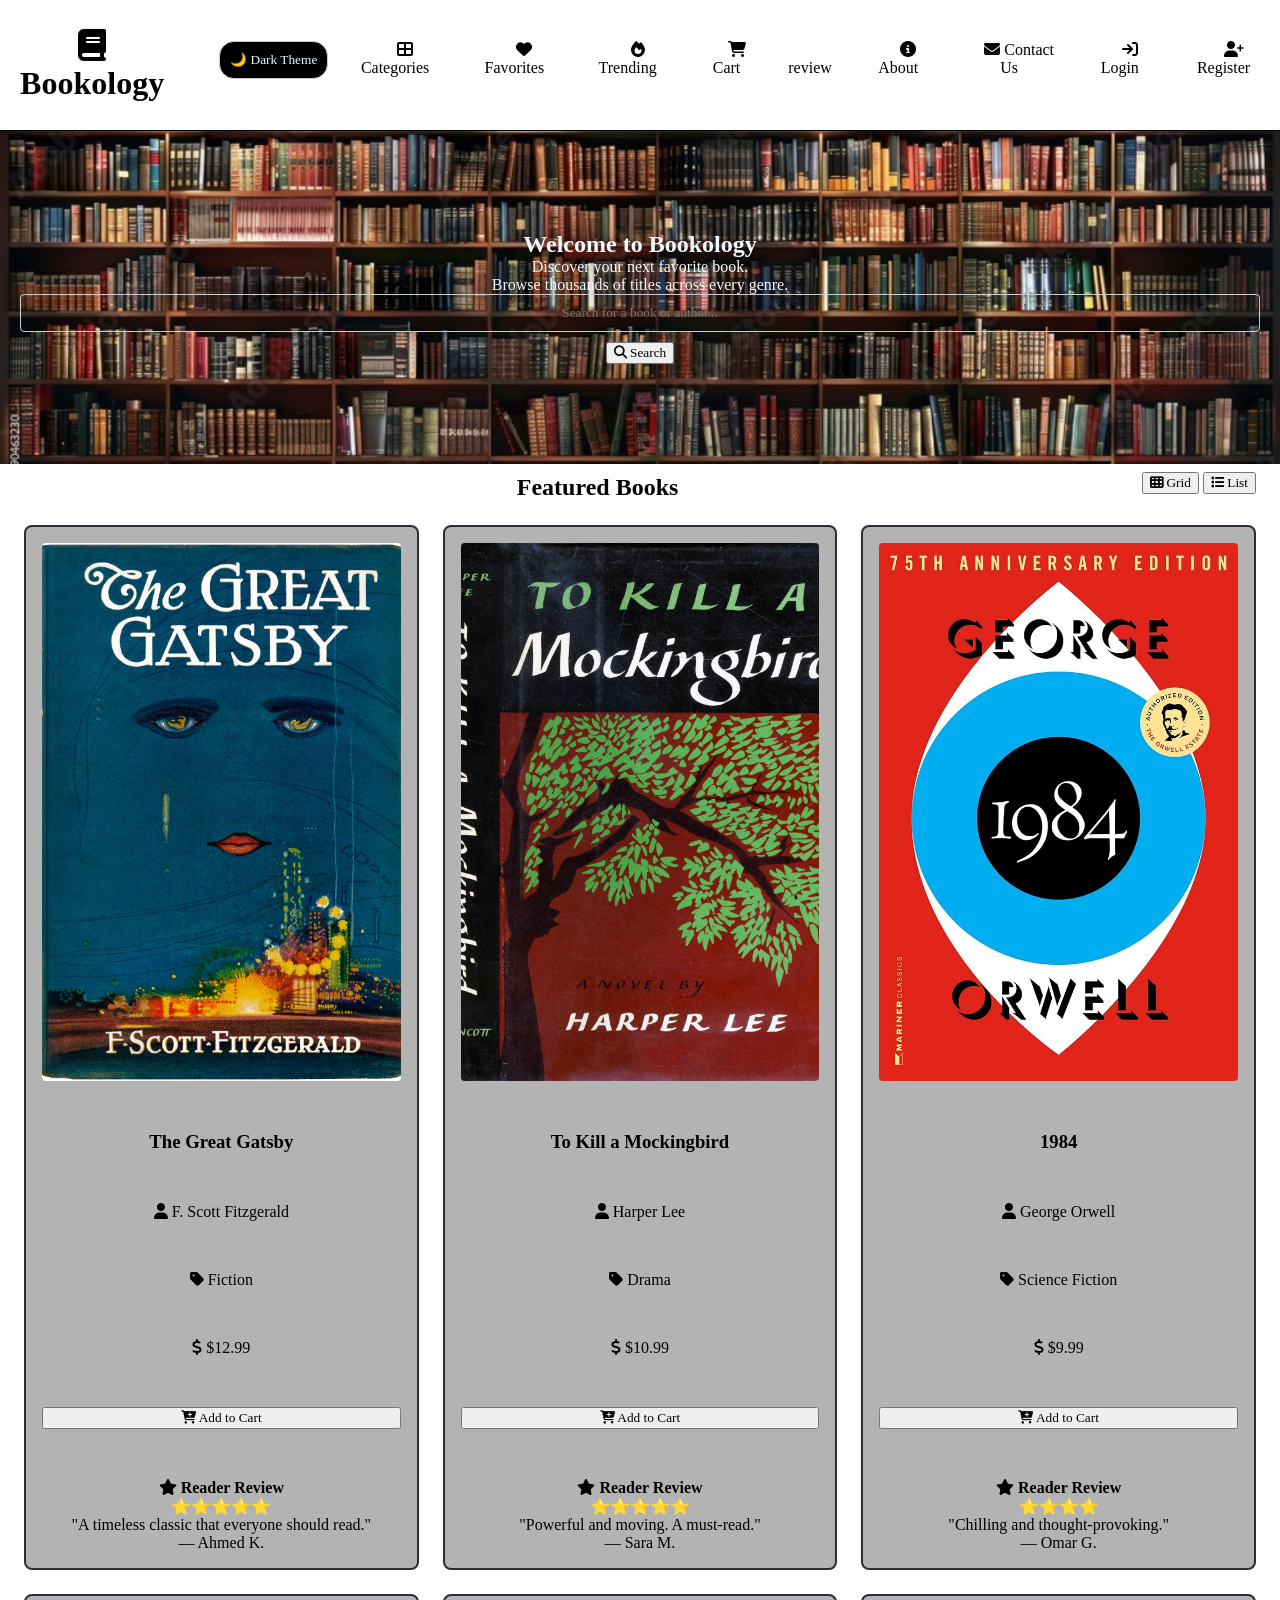
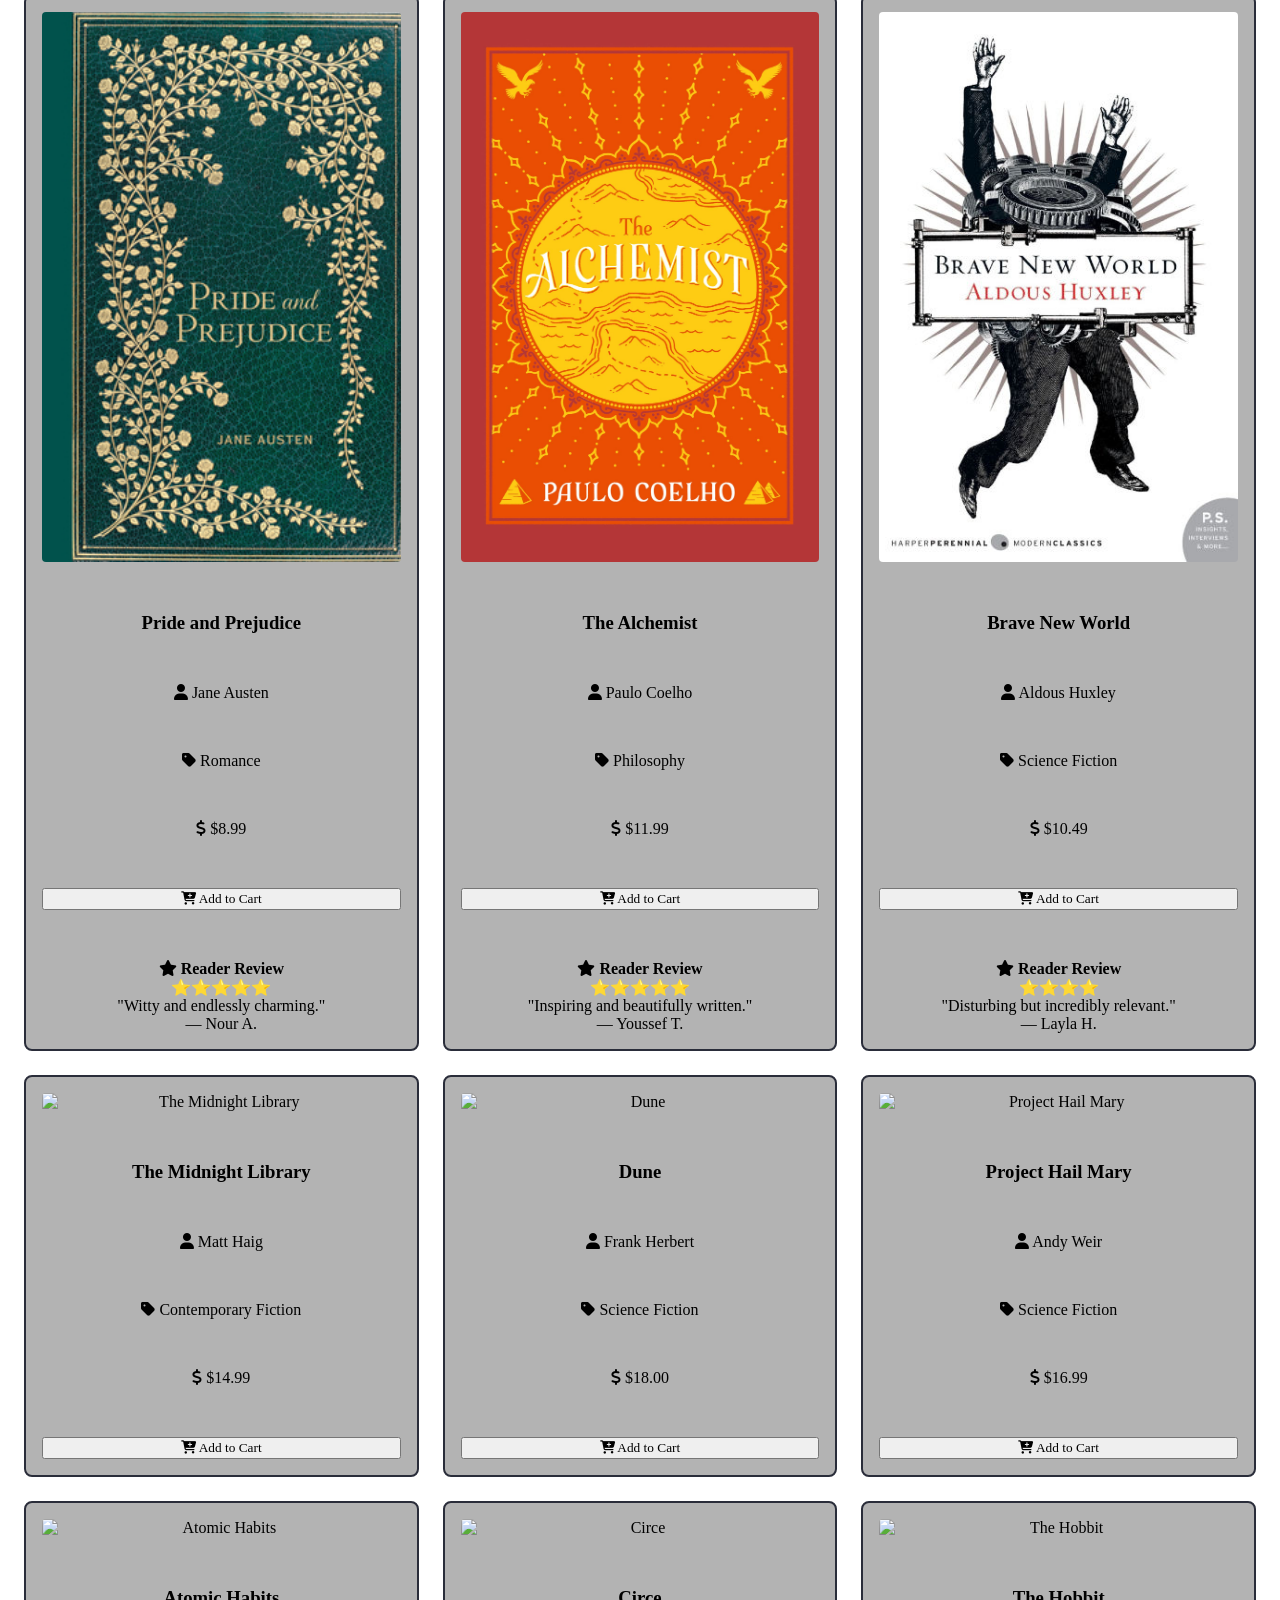
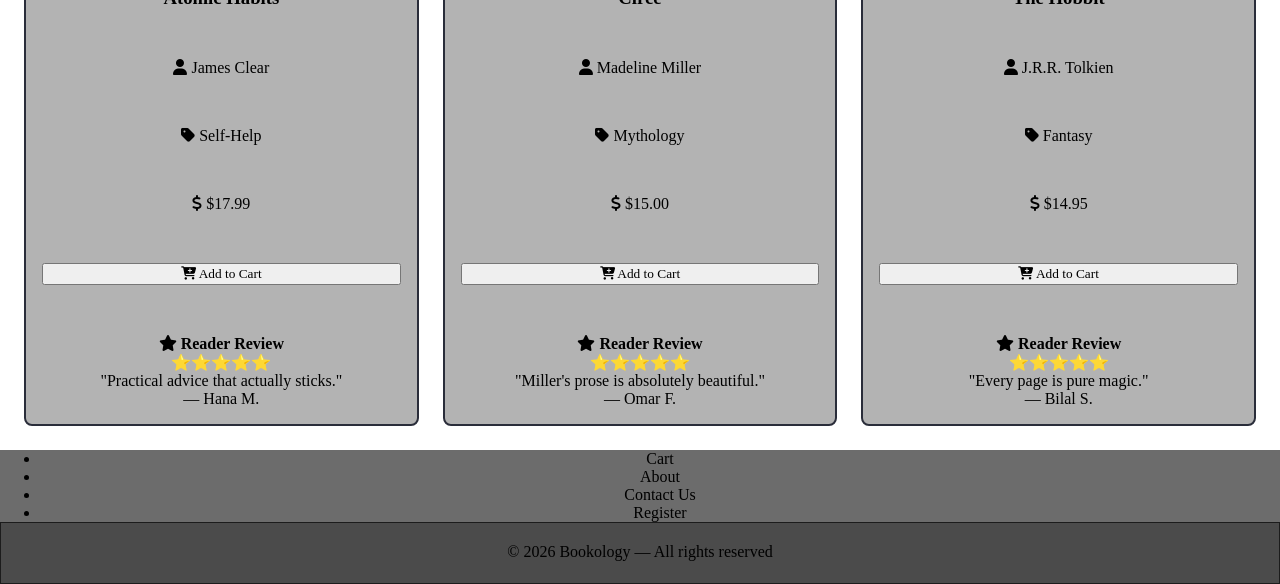
==== commit 535c6bd2: "Add files via upload" ====
--- a/index.html
+++ b/index.html
@@ -1,5 +1,6 @@
 <!doctype html>
 <html lang="en">
+
 <head>
     <meta charset="UTF-8" />
     <meta name="viewport" content="width=device-width, initial-scale=1.0" />
@@ -8,11 +9,14 @@
     <link rel="stylesheet" href="https://cdnjs.cloudflare.com/ajax/libs/font-awesome/6.5.0/css/all.min.css" />
     <title>Bookology</title>
 </head>
+
 <body>
     <!-- HEADER & NAV -->
     <div class="header">
         <header>
-            <a href="index.html"><h1><i class="fa fa-book"></i> Bookology</h1></a>
+            <a href="index.html">
+                <h1><i class="fa fa-book"></i> Bookology</h1>
+            </a>
         </header>
         <nav>
             <ul>
@@ -21,6 +25,7 @@
                 <li><a href="favorites.html"><i class="fa fa-heart"></i> Favorites</a></li>
                 <li><a href="trending.html"><i class="fa fa-fire"></i> Trending</a></li>
                 <li><a href="cart.html"><i class="fa fa-shopping-cart"></i> Cart</a></li>
+                <li><a href="review.html"><i class="fa review"></i>review</a></li>
                 <li><a href="about.html"><i class="fa fa-info-circle"></i> About</a></li>
                 <li><a href="contact.html"><i class="fa fa-envelope"></i> Contact Us</a></li>
                 <li><a href="login.html"><i class="fa fa-sign-in"></i> Login</a></li>
@@ -40,19 +45,12 @@
             </div>
         </section>
 
-        <!-- AUDIO PLAYER - required feature -->
-        <section style="text-align:center; padding: 10px;">
-            <p><i class="fa fa-music"></i> Reading Ambience:</p>
-            <audio controls>
-                <source src="audio/ambience.mp3" type="audio/mpeg">
-                Your browser does not support the audio element.
-            </audio>
-        </section>
+
 
         <!-- VIEW TOGGLE - List/Grid required feature -->
         <section class="books-section">
             <div style="display:flex; justify-content:space-between; align-items:center; padding: 0 24px;">
-                <h2>Featured Books</h2>
+                <h2 style="margin:10px 0 0 40%;">Featured Books</h2>
                 <div>
                     <button id="gridViewBtn" title="Grid View"><i class="fa fa-th"></i> Grid</button>
                     <button id="listViewBtn" title="List View"><i class="fa fa-list"></i> List</button>
@@ -152,7 +150,8 @@
                 </div>
                 <!-- Book Card 7 -->
                 <div class="book-card">
-                    <img src="https://images.unsplash.com/photo-1544947950-fa07a98d237f?q=80&w=400" alt="The Midnight Library" />
+                    <img src="https://images.unsplash.com/photo-1544947950-fa07a98d237f?q=80&w=400"
+                        alt="The Midnight Library" />
                     <h3>The Midnight Library</h3>
                     <p class="author"><i class="fa fa-user"></i> Matt Haig</p>
                     <p class="genre"><i class="fa fa-tag"></i> Contemporary Fiction</p>
@@ -170,7 +169,8 @@
                 </div>
                 <!-- Book Card 9 -->
                 <div class="book-card">
-                    <img src="https://images.unsplash.com/photo-1629140727571-9b5c6f6267b4?q=80&w=400" alt="Project Hail Mary" />
+                    <img src="https://images.unsplash.com/photo-1629140727571-9b5c6f6267b4?q=80&w=400"
+                        alt="Project Hail Mary" />
                     <h3>Project Hail Mary</h3>
                     <p class="author"><i class="fa fa-user"></i> Andy Weir</p>
                     <p class="genre"><i class="fa fa-tag"></i> Science Fiction</p>
@@ -179,7 +179,8 @@
                 </div>
                 <!-- Book Card 10 -->
                 <div class="book-card">
-                    <img src="https://images.unsplash.com/photo-1512820790803-83ca734da794?q=80&w=400" alt="Atomic Habits" />
+                    <img src="https://images.unsplash.com/photo-1512820790803-83ca734da794?q=80&w=400"
+                        alt="Atomic Habits" />
                     <h3>Atomic Habits</h3>
                     <p class="author"><i class="fa fa-user"></i> James Clear</p>
                     <p class="genre"><i class="fa fa-tag"></i> Self-Help</p>
@@ -194,7 +195,8 @@
                 </div>
                 <!-- Book Card 11 -->
                 <div class="book-card">
-                    <img src="https://m.media-amazon.com/images/S/compressed.photo.goodreads.com/books/1565909496i/35959740.jpg" alt="Circe" />
+                    <img src="https://m.media-amazon.com/images/S/compressed.photo.goodreads.com/books/1565909496i/35959740.jpg"
+                        alt="Circe" />
                     <h3>Circe</h3>
                     <p class="author"><i class="fa fa-user"></i> Madeline Miller</p>
                     <p class="genre"><i class="fa fa-tag"></i> Mythology</p>
@@ -209,7 +211,8 @@
                 </div>
                 <!-- Book Card 12 -->
                 <div class="book-card">
-                    <img src="https://upload.wikimedia.org/wikipedia/ar/a/a9/The_Hobbit_trilogy_dvd_cover.jpg" alt="The Hobbit" />
+                    <img src="https://upload.wikimedia.org/wikipedia/ar/a/a9/The_Hobbit_trilogy_dvd_cover.jpg"
+                        alt="The Hobbit" />
                     <h3>The Hobbit</h3>
                     <p class="author"><i class="fa fa-user"></i> J.R.R. Tolkien</p>
                     <p class="genre"><i class="fa fa-tag"></i> Fantasy</p>
@@ -246,4 +249,5 @@
     <script src="javascript/script.js"></script>
     <script src="javascript/FormValidator.js"></script>
 </body>
-</html>
+
+</html>
